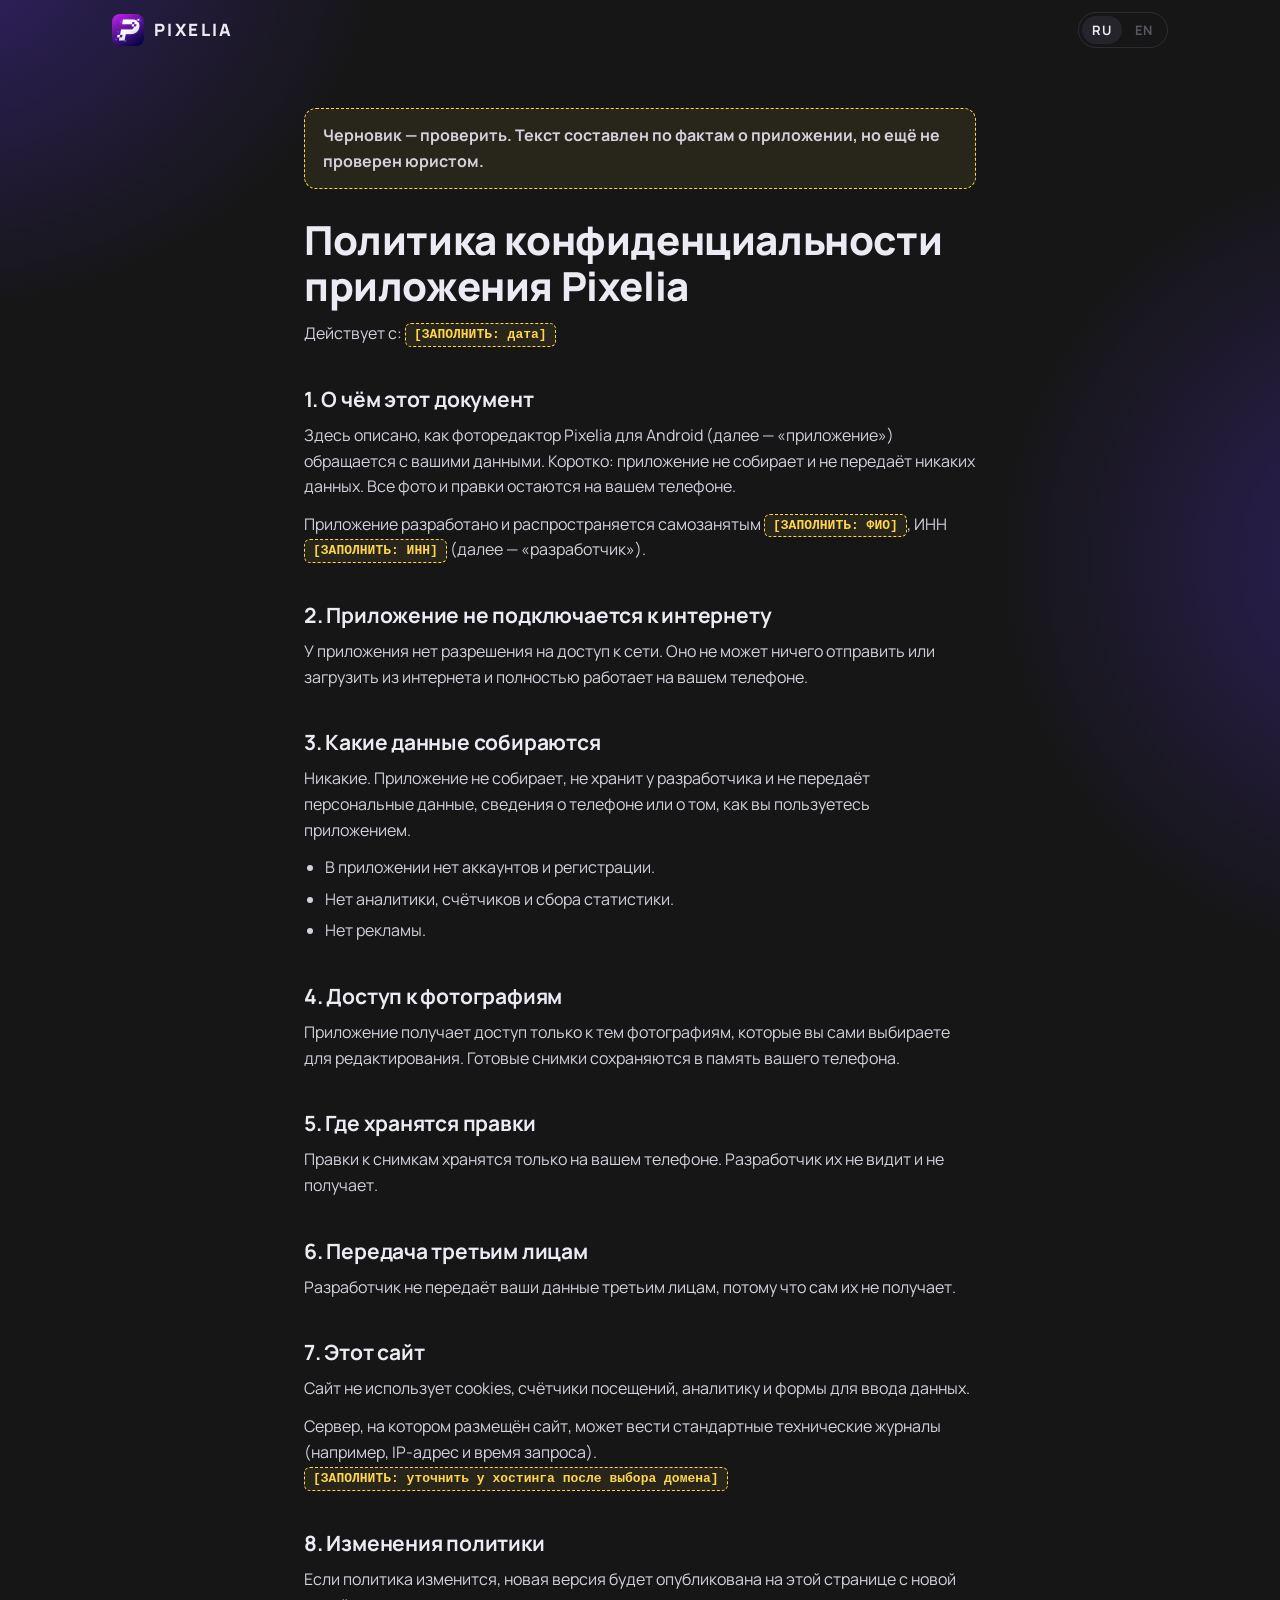
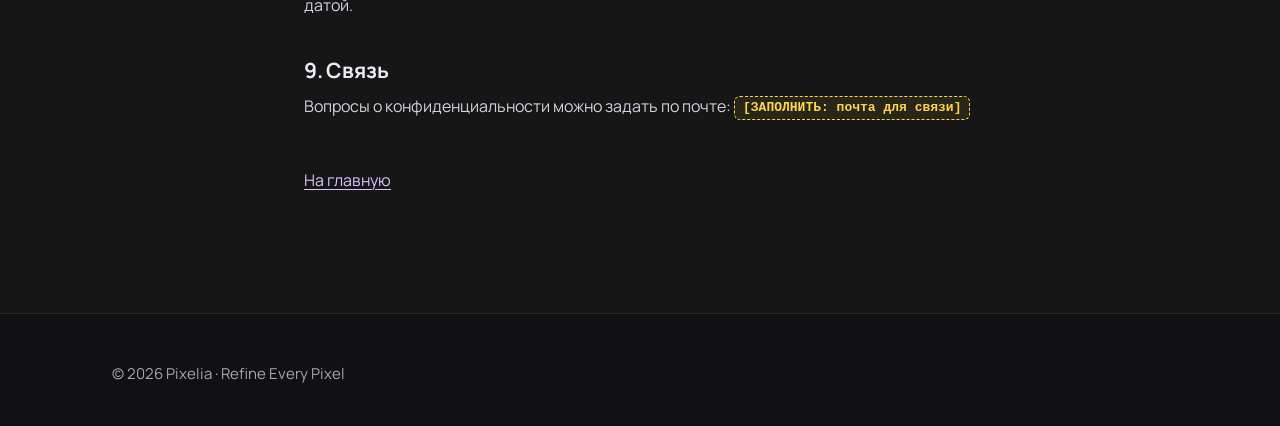
==== privacy/index.html @ caa06105 "Этап 1: каркас сайта, главная на русском, политика, 404 - index.html — главная: первый экран, идея, " ====
<!DOCTYPE html>
<html lang="ru">
<head>
  <meta charset="utf-8">
  <meta name="viewport" content="width=device-width, initial-scale=1">
  <title>Политика конфиденциальности — Pixelia</title>
  <meta name="description" content="Политика конфиденциальности фоторедактора Pixelia для Android: приложение работает без интернета, не собирает и не передаёт данные.">
  <meta name="theme-color" content="#161616">

  <link rel="icon" href="../favicon.ico" sizes="32x32">
  <link rel="icon" href="../img/icon-192.png" type="image/png" sizes="192x192">
  <link rel="apple-touch-icon" href="../img/apple-touch-icon.png">
  <link rel="manifest" href="../site.webmanifest">

  <link rel="preload" href="../fonts/manrope/manrope-cyrillic-wght-normal.woff2" as="font" type="font/woff2" crossorigin>
  <link rel="stylesheet" href="../css/style.css">

  <meta property="og:type" content="website">
  <meta property="og:site_name" content="Pixelia">
  <meta property="og:locale" content="ru_RU">
  <meta property="og:title" content="Политика конфиденциальности — Pixelia">
  <meta property="og:description" content="Pixelia работает без интернета и не собирает данные. Фото остаются на телефоне.">
  <meta property="og:image" content="https://alekseyvergazov.github.io/pixelia-site/img/og-image.jpg">
  <meta property="og:image:type" content="image/jpeg">
  <meta property="og:image:width" content="1200">
  <meta property="og:image:height" content="630">
  <meta property="og:image:alt" content="Pixelia — Photo Editor. Refine Every Pixel">
  <meta name="twitter:card" content="summary_large_image">
</head>
<body>
  <a class="skip-link" href="#main">К содержанию</a>

  <header class="site-header">
    <div class="wrap site-header__inner">
      <a class="brand" href="../" aria-label="Pixelia — на главную">
        <picture>
          <source srcset="../img/app-icon-256.webp" type="image/webp">
          <img src="../img/app-icon-256.png" width="32" height="32" alt="">
        </picture>
        Pixelia
      </a>
      <!-- Английская версия появится на этапе 2 — тогда EN станет ссылкой на ../en/privacy/ -->
      <nav class="lang" aria-label="Язык сайта">
        <span aria-current="page" lang="ru">RU</span>
        <span class="lang__soon" lang="en" title="English version coming soon">EN</span>
      </nav>
    </div>
  </header>

  <main id="main" class="wrap doc">
    <p class="draft-note">Черновик&nbsp;— проверить. Текст составлен по фактам о приложении, но ещё не проверен юристом.</p>

    <h1>Политика конфиденциальности приложения Pixelia</h1>
    <p class="doc__meta">Действует с: <span class="stub">[ЗАПОЛНИТЬ: дата]</span></p>

    <h2>1. О чём этот документ</h2>
    <p>Здесь описано, как фоторедактор Pixelia для Android (далее&nbsp;— «приложение») обращается с вашими данными. Коротко: приложение не собирает и не передаёт никаких данных. Все фото и правки остаются на вашем телефоне.</p>
    <p>Приложение разработано и распространяется самозанятым <span class="stub">[ЗАПОЛНИТЬ: ФИО]</span>, ИНН <span class="stub">[ЗАПОЛНИТЬ: ИНН]</span> (далее&nbsp;— «разработчик»).</p>

    <h2>2. Приложение не подключается к интернету</h2>
    <p>У приложения нет разрешения на доступ к сети. Оно не может ничего отправить или загрузить из интернета и полностью работает на вашем телефоне.</p>

    <h2>3. Какие данные собираются</h2>
    <p>Никакие. Приложение не собирает, не хранит у разработчика и не передаёт персональные данные, сведения о телефоне или о том, как вы пользуетесь приложением.</p>
    <ul>
      <li>В приложении нет аккаунтов и регистрации.</li>
      <li>Нет аналитики, счётчиков и сбора статистики.</li>
      <li>Нет рекламы.</li>
    </ul>

    <h2>4. Доступ к фотографиям</h2>
    <p>Приложение получает доступ только к тем фотографиям, которые вы сами выбираете для редактирования. Готовые снимки сохраняются в память вашего телефона.</p>

    <h2>5. Где хранятся правки</h2>
    <p>Правки к снимкам хранятся только на вашем телефоне. Разработчик их не видит и не получает.</p>

    <h2>6. Передача третьим лицам</h2>
    <p>Разработчик не передаёт ваши данные третьим лицам, потому что сам их не получает.</p>

    <h2>7. Этот сайт</h2>
    <p>Сайт не использует cookies, счётчики посещений, аналитику и формы для ввода данных.</p>
    <p>Сервер, на котором размещён сайт, может вести стандартные технические журналы (например, IP-адрес и время запроса). <span class="stub">[ЗАПОЛНИТЬ: уточнить у хостинга после выбора домена]</span></p>

    <h2>8. Изменения политики</h2>
    <p>Если политика изменится, новая версия будет опубликована на этой странице с новой датой.</p>

    <h2>9. Связь</h2>
    <p>Вопросы о конфиденциальности можно задать по почте: <span class="stub">[ЗАПОЛНИТЬ: почта для связи]</span></p>

    <p class="doc__back"><a href="../">На главную</a></p>
  </main>

  <footer class="site-footer">
    <div class="wrap">
      <p>© 2026 Pixelia · <span lang="en">Refine Every Pixel</span></p>
    </div>
  </footer>
</body>
</html>
---- css/style.css ----
/* Pixelia — стили сайта.
   Тема только тёмная. Сначала телефон (от 360 px), потом планшет и компьютер. */

/* ---------- Шрифт: Manrope (OFL, файлы и лицензия в fonts/manrope/) ---------- */

@font-face {
  font-family: "Manrope";
  font-style: normal;
  font-display: swap;
  font-weight: 200 800;
  src: url("../fonts/manrope/manrope-cyrillic-wght-normal.woff2") format("woff2-variations"),
       url("../fonts/manrope/manrope-cyrillic-wght-normal.woff2") format("woff2");
  unicode-range: U+0301, U+0400-045F, U+0490-0491, U+04B0-04B1, U+2116;
}

@font-face {
  font-family: "Manrope";
  font-style: normal;
  font-display: swap;
  font-weight: 200 800;
  src: url("../fonts/manrope/manrope-latin-wght-normal.woff2") format("woff2-variations"),
       url("../fonts/manrope/manrope-latin-wght-normal.woff2") format("woff2");
  unicode-range: U+0000-00FF, U+0131, U+0152-0153, U+02BB-02BC, U+02C6, U+02DA, U+02DC, U+0304, U+0308, U+0329, U+2000-206F, U+20AC, U+2122, U+2191, U+2193, U+2212, U+2215, U+FEFF, U+FFFD;
}

/* ---------- Цвета и размеры ---------- */

:root {
  color-scheme: dark;

  /* Цвета сняты пипеткой с assets/brand (logo-full, app-icon, splash-*). */

  /* фон и поверхности */
  --bg: #161616;
  --bg-raised: #1D1C22;
  --bg-raised-2: #25232C;
  --line: rgba(214, 195, 255, 0.12);
  --line-strong: rgba(214, 195, 255, 0.24);
  --glow: #33226E;

  /* текст */
  --text: #ECEAF2;
  --text-muted: #A9A4B7;
  --lav-1: #F7F4FF;
  --lav-2: #D6C3FF;

  /* фирменные */
  --accent: #8B3DF0;
  --icon-1: #BE23EE;
  --icon-2: #6A18B0;
  --icon-3: #04053F;
  --stripe-1: #B91CF8;
  --stripe-2: #5B0AE1;
  --stripe-3: #586EF3;
  --stripe-4: #3FC7E3;

  --grad-icon: linear-gradient(135deg, var(--icon-1) 0%, var(--icon-2) 52%, var(--icon-3) 100%);
  --grad-button: linear-gradient(135deg, var(--stripe-1) 0%, var(--stripe-2) 100%);
  --grad-text: linear-gradient(180deg, var(--lav-1) 0%, var(--lav-2) 100%);
  --grad-stripe: linear-gradient(90deg, var(--stripe-1) 0 25%, var(--stripe-2) 25% 50%, var(--stripe-3) 50% 75%, var(--stripe-4) 75% 100%);

  /* заглушки [ЗАПОЛНИТЬ: …] — нарочно заметные */
  --stub: #FFD54A;

  --font: "Manrope", system-ui, -apple-system, "Segoe UI", Roboto, Arial, sans-serif;
  --radius: 20px;
  --radius-sm: 12px;
  --wrap: 1120px;
  --gutter: 16px;
  --section-y: 64px;
}

@media (min-width: 720px) {
  :root {
    --gutter: 32px;
    --section-y: 96px;
  }
}

@media (min-width: 1024px) {
  :root {
    --section-y: 120px;
  }
}

/* ---------- Основа ---------- */

*,
*::before,
*::after {
  box-sizing: border-box;
}

html {
  -webkit-text-size-adjust: 100%;
  text-size-adjust: 100%;
  scroll-behavior: smooth;
  scroll-padding-top: 16px;
}

body {
  margin: 0;
  min-height: 100vh;
  /* мягкое фиолетовое свечение по углам, как на логотипе */
  background:
    radial-gradient(520px 460px at -60px -40px, rgba(51, 34, 110, 0.95), rgba(51, 34, 110, 0) 72%),
    radial-gradient(420px 520px at calc(100% + 100px) 1250px, rgba(51, 34, 110, 0.8), rgba(51, 34, 110, 0) 72%),
    var(--bg);
  background-repeat: no-repeat;
  color: var(--text);
  font-family: var(--font);
  font-size: 1rem;
  line-height: 1.6;
  overflow-wrap: break-word;
  -webkit-font-smoothing: antialiased;
  -moz-osx-font-smoothing: grayscale;
}

img,
svg {
  display: block;
  max-width: 100%;
}

img {
  height: auto;
}

a {
  color: var(--lav-2);
  text-decoration-thickness: 1px;
  text-underline-offset: 3px;
}

a:hover {
  color: var(--lav-1);
}

:focus-visible {
  outline: 2px solid var(--lav-2);
  outline-offset: 3px;
  border-radius: 6px;
}

h1,
h2,
h3 {
  margin: 0;
  line-height: 1.15;
  letter-spacing: -0.01em;
  text-wrap: balance;
}

h2 {
  font-size: clamp(1.75rem, 1.2rem + 2.4vw, 2.75rem);
  font-weight: 800;
}

h3 {
  font-size: 1.125rem;
  font-weight: 700;
}

p {
  margin: 0;
}

p + p {
  margin-top: 0.75em;
}

.wrap {
  width: 100%;
  max-width: var(--wrap);
  margin-inline: auto;
  padding-inline: var(--gutter);
}

.visually-hidden {
  position: absolute !important;
  width: 1px;
  height: 1px;
  margin: -1px;
  padding: 0;
  overflow: hidden;
  clip: rect(0 0 0 0);
  white-space: nowrap;
  border: 0;
}

.skip-link {
  position: absolute;
  left: var(--gutter);
  top: -100px;
  z-index: 100;
  padding: 10px 16px;
  border-radius: var(--radius-sm);
  background: var(--bg-raised-2);
  color: var(--text);
}

.skip-link:focus {
  top: 12px;
}

/* ---------- Заглушки ---------- */

.stub {
  display: inline-block;
  padding: 1px 8px;
  border: 1px dashed var(--stub);
  border-radius: 6px;
  background: rgba(255, 213, 74, 0.08);
  color: var(--stub);
  font-family: ui-monospace, "SFMono-Regular", Menlo, Consolas, monospace;
  font-size: 0.8125rem;
  font-weight: 600;
  line-height: 1.5;
  letter-spacing: 0;
  vertical-align: middle;
}

/* ---------- Шапка ---------- */

.site-header {
  position: relative;
  z-index: 50;
}

.site-header__inner {
  display: flex;
  align-items: center;
  gap: 16px;
  height: 60px;
}

.brand {
  display: inline-flex;
  align-items: center;
  gap: 10px;
  color: var(--text);
  text-decoration: none;
  font-weight: 800;
  font-size: 1.0625rem;
  letter-spacing: 0.14em;
  text-transform: uppercase;
}

.brand:hover {
  color: var(--lav-1);
}

.brand img,
.brand__icon {
  width: 32px;
  height: 32px;
  border-radius: 8px;
}

/* значок картинкой из CSS — для 404, где пути в HTML зависят от адреса */
.brand__icon {
  display: block;
  flex: none;
  background: url("../img/app-icon-256.webp") center / cover no-repeat;
}

.site-nav {
  display: none;
  margin-left: auto;
  gap: 4px;
}

.site-nav a {
  padding: 8px 12px;
  border-radius: 10px;
  color: var(--text-muted);
  font-size: 0.9375rem;
  font-weight: 600;
  text-decoration: none;
}

.site-nav a:hover {
  color: var(--text);
  background: var(--bg-raised);
}

.lang {
  display: flex;
  align-items: center;
  gap: 2px;
  margin-left: auto;
  padding: 3px;
  border: 1px solid var(--line);
  border-radius: 999px;
  font-size: 0.8125rem;
  font-weight: 700;
  letter-spacing: 0.06em;
}

.site-nav + .lang {
  margin-left: 8px;
}

.lang a,
.lang span {
  display: inline-block;
  min-width: 40px;
  padding: 5px 10px;
  border-radius: 999px;
  color: var(--text-muted);
  text-align: center;
  text-decoration: none;
  line-height: 1.4;
}

.lang a:hover {
  color: var(--text);
}

.lang [aria-current="page"] {
  background: var(--bg-raised-2);
  color: var(--text);
}

.lang .lang__soon {
  opacity: 0.45;
  cursor: default;
}

@media (min-width: 880px) {
  .site-nav {
    display: flex;
  }
}

/* ---------- Кнопки ---------- */

.btn {
  display: inline-flex;
  align-items: center;
  justify-content: center;
  gap: 10px;
  min-height: 52px;
  padding: 12px 22px;
  border: 1px solid transparent;
  border-radius: 14px;
  font: inherit;
  font-size: 1rem;
  font-weight: 700;
  line-height: 1.2;
  text-decoration: none;
  cursor: pointer;
  transition: transform 0.15s ease, box-shadow 0.2s ease, background-color 0.2s ease;
}

.btn svg {
  flex: none;
  width: 20px;
  height: 20px;
}

.btn-primary {
  background: var(--grad-button);
  color: #fff;
  box-shadow: 0 8px 28px -10px rgba(185, 28, 248, 0.7);
}

.btn-primary:hover {
  color: #fff;
  box-shadow: 0 10px 34px -8px rgba(185, 28, 248, 0.85);
}

.btn-secondary {
  border-color: var(--line-strong);
  background: var(--bg-raised);
  color: var(--text);
}

.btn-secondary:hover {
  color: var(--text);
  background: var(--bg-raised-2);
}

.btn:active {
  transform: translateY(1px);
}

/* Кнопка без ссылки (ссылка пока не известна — см. TODO.md) */
.btn[aria-disabled="true"] {
  cursor: default;
}

.btn[aria-disabled="true"]:active {
  transform: none;
}

/* ---------- Первый экран ---------- */

.hero {
  padding-block: 40px var(--section-y);
}

@media (min-width: 960px) {
  body {
    background:
      radial-gradient(640px 520px at -80px -60px, rgba(51, 34, 110, 0.95), rgba(51, 34, 110, 0) 72%),
      radial-gradient(560px 560px at calc(100% + 120px) 560px, rgba(51, 34, 110, 0.8), rgba(51, 34, 110, 0) 72%),
      var(--bg);
    background-repeat: no-repeat;
  }
}

.hero__grid {
  display: grid;
  gap: 48px;
  align-items: center;
}

.hero__text {
  text-align: center;
}

.hero__icon {
  position: relative;
  width: 96px;
  height: 96px;
  margin: 0 auto 24px;
}

.hero__icon img {
  width: 96px;
  height: 96px;
  border-radius: 22px;
  box-shadow: 0 18px 50px -14px rgba(190, 35, 238, 0.55);
}

.lockup {
  display: flex;
  flex-direction: column;
  align-items: center;
  gap: 6px;
}

.lockup__name {
  background: var(--grad-text);
  -webkit-background-clip: text;
  background-clip: text;
  color: transparent;
  font-size: clamp(2.75rem, 1.6rem + 6vw, 4.75rem);
  font-weight: 800;
  line-height: 1;
  letter-spacing: 0.12em;
  text-transform: uppercase;
  /* компенсируем разрядку после последней буквы, чтобы слово стояло по центру */
  margin-right: -0.12em;
}

.lockup__sub {
  display: flex;
  align-items: center;
  gap: 12px;
  color: var(--lav-2);
  font-size: clamp(0.8125rem, 0.72rem + 0.5vw, 1rem);
  font-weight: 600;
  letter-spacing: 0.42em;
  margin-right: -0.42em;
}

.lockup__sub::before,
.lockup__sub::after {
  content: "";
  width: 28px;
  height: 1px;
  background: var(--accent);
}

.lockup__sub::after {
  margin-left: -0.42em;
}

.slogan {
  display: inline-flex;
  flex-direction: column;
  align-items: center;
  gap: 10px;
  margin-top: 28px;
  color: var(--lav-1);
  font-size: 1.0625rem;
  font-weight: 600;
  letter-spacing: 0.08em;
}

.slogan::after {
  content: "";
  width: 120px;
  height: 3px;
  border-radius: 2px;
  background: var(--grad-stripe);
}

.hero__lead {
  max-width: 34em;
  margin: 24px auto 0;
  color: var(--text);
  font-size: 1.125rem;
  line-height: 1.55;
}

.hero__lead + .hero__lead {
  margin-top: 10px;
  color: var(--text-muted);
  font-size: 1rem;
}

.download {
  display: flex;
  flex-direction: column;
  gap: 12px;
  max-width: 360px;
  margin: 32px auto 0;
}

.download__note {
  margin-top: 14px;
  color: var(--text-muted);
  font-size: 0.9375rem;
}

.download__stubs {
  display: flex;
  flex-wrap: wrap;
  justify-content: center;
  gap: 6px;
  margin-top: 12px;
}

@media (min-width: 480px) {
  .download {
    flex-direction: row;
    flex-wrap: wrap;
    justify-content: center;
    max-width: none;
  }
}

@media (min-width: 960px) {
  .hero {
    padding-top: 72px;
  }

  .hero__grid {
    grid-template-columns: 1.15fr 0.85fr;
    gap: 64px;
  }

  .hero__text {
    text-align: left;
  }

  .hero__icon {
    margin-left: 0;
  }

  .lockup,
  .slogan {
    align-items: flex-start;
  }

  .hero__lead {
    margin-left: 0;
  }

  .download,
  .download__stubs {
    justify-content: flex-start;
  }
}

/* ---------- Пиксели — фирменный акцент (квадратики, отлетающие от формы) ---------- */

.pixels {
  position: absolute;
  pointer-events: none;
}

.pixels i {
  position: absolute;
  display: block;
  border-radius: 2px;
}

.hero__icon .pixels {
  top: -6px;
  right: -30px;
  width: 30px;
  height: 40px;
}

.pixels i:nth-child(1) { top: 10px;  left: 2px;  width: 9px; height: 9px; background: var(--icon-1); }
.pixels i:nth-child(2) { top: -2px;  left: 16px; width: 7px; height: 7px; background: #9A28EA; opacity: 0.85; }
.pixels i:nth-child(3) { top: 22px;  left: 18px; width: 5px; height: 5px; background: var(--stripe-3); opacity: 0.7; }
.pixels i:nth-child(4) { top: 4px;   left: 28px; width: 4px; height: 4px; background: var(--lav-2); opacity: 0.5; }

/* ---------- Телефон ---------- */

.phone {
  position: relative;
  width: min(280px, 66vw);
  margin-inline: auto;
  padding: 9px;
  border-radius: 44px;
  background: linear-gradient(160deg, #2C2A33, #0E0E11 60%);
  box-shadow:
    0 0 0 1px rgba(255, 255, 255, 0.06) inset,
    0 40px 80px -30px rgba(106, 24, 176, 0.55),
    0 20px 40px -20px rgba(0, 0, 0, 0.8);
}

.phone__screen {
  position: relative;
  overflow: hidden;
  aspect-ratio: 9 / 19.5;
  border-radius: 36px;
  background: #0B0B0D;
}

.phone__screen > img,
.phone__screen > picture img {
  width: 100%;
  height: 100%;
  object-fit: cover;
}

/* вырез камеры */
.phone__screen::before {
  content: "";
  position: absolute;
  top: 12px;
  left: 50%;
  z-index: 5;
  width: 12px;
  height: 12px;
  border-radius: 50%;
  background: #050506;
  box-shadow: 0 0 0 2px rgba(255, 255, 255, 0.05);
  transform: translateX(-50%);
}

@media (min-width: 960px) {
  .phone {
    width: 300px;
  }
}

/* ---------- Разделы ---------- */

.section {
  padding-block: var(--section-y);
}

.section + .section {
  border-top: 1px solid var(--line);
}

.section__head {
  max-width: 44rem;
  margin-bottom: 40px;
}

.section__head--center {
  margin-inline: auto;
  text-align: center;
}

.eyebrow {
  display: inline-flex;
  align-items: center;
  gap: 10px;
  margin-bottom: 14px;
  color: var(--lav-2);
  font-size: 0.8125rem;
  font-weight: 700;
  letter-spacing: 0.16em;
  text-transform: uppercase;
}

.eyebrow::before {
  content: "";
  width: 8px;
  height: 8px;
  border-radius: 2px;
  background: var(--grad-icon);
}

.section__lead {
  margin-top: 16px;
  color: var(--text-muted);
  font-size: 1.0625rem;
}

/* ---------- Карточки ---------- */

.cards {
  display: grid;
  gap: 16px;
}

@media (min-width: 720px) {
  .cards {
    grid-template-columns: repeat(2, 1fr);
    gap: 20px;
  }
}

@media (min-width: 1024px) {
  .cards--3 {
    grid-template-columns: repeat(3, 1fr);
  }
}

.card {
  padding: 24px;
  border: 1px solid var(--line);
  border-radius: var(--radius);
  background: var(--bg-raised);
}

.card h3 {
  margin-bottom: 10px;
}

.card p {
  color: var(--text-muted);
}

.card__icon {
  display: grid;
  place-items: center;
  width: 44px;
  height: 44px;
  margin-bottom: 18px;
  border-radius: 12px;
  background: linear-gradient(135deg, rgba(190, 35, 238, 0.22), rgba(106, 24, 176, 0.22));
  color: var(--lav-2);
}

.card__icon svg {
  width: 22px;
  height: 22px;
}

/* ---------- Свайп: наглядная анимация ---------- */

.swipe {
  display: grid;
  gap: 48px;
  align-items: center;
}

@media (min-width: 960px) {
  .swipe {
    grid-template-columns: 0.9fr 1.1fr;
    gap: 72px;
  }

  .swipe .section__head {
    margin-bottom: 32px;
  }
}

.gestures {
  display: grid;
  gap: 12px;
  margin: 0;
  padding: 0;
  list-style: none;
}

.gestures li {
  display: flex;
  align-items: flex-start;
  gap: 14px;
  padding: 14px 16px;
  border: 1px solid var(--line);
  border-radius: 16px;
  background: var(--bg-raised);
}

.gestures svg {
  flex: none;
  width: 24px;
  height: 24px;
  margin-top: 1px;
  color: var(--lav-2);
}

.gestures strong {
  display: block;
  font-weight: 700;
}

.gestures span {
  color: var(--text-muted);
  font-size: 0.9375rem;
}

/* Демо: число над значком меняется вместе со свайпом.
   --demo-n — целое число, анимируется через @property. */

@property --demo-n {
  syntax: "<integer>";
  inherits: false;
  initial-value: 0;
}

.demo {
  position: relative;
  display: flex;
  justify-content: center;
  gap: 18px;
}

.demo .phone {
  width: min(270px, 70vw);
  margin: 0;
}

.demo-screen {
  display: flex;
  flex-direction: column;
  padding: 36px 0 0;
  background: #0E0E11;
}

.demo-tools {
  display: grid;
  grid-template-columns: repeat(5, 1fr);
  gap: 2px;
  padding: 0 8px 10px;
}

.demo-tool {
  position: relative;
  display: flex;
  flex-direction: column;
  align-items: center;
  gap: 5px;
  padding: 6px 0 8px;
  border-radius: 10px;
  color: #8E8A9C;
}

.demo-tool svg {
  width: 22px;
  height: 22px;
}

.demo-num {
  font-size: 0.75rem;
  font-weight: 700;
  line-height: 1;
  font-variant-numeric: tabular-nums;
  color: #8E8A9C;
}

.demo-tool.is-active {
  background: rgba(139, 61, 240, 0.16);
  color: var(--lav-1);
}

.demo-tool.is-active .demo-num {
  color: var(--lav-1);
}

.demo-num--live::after {
  content: counter(demo-n);
  counter-reset: demo-n var(--demo-n);
  animation: demo-count 7s linear infinite;
}

.demo-photo {
  position: relative;
  flex: 1;
  margin: 0 8px;
  overflow: hidden;
  border-radius: 6px;
}

.demo-photo svg {
  width: 100%;
  height: 100%;
  animation: demo-exposure 7s linear infinite;
}

.demo-bar {
  height: 54px;
}

.demo-finger {
  position: absolute;
  top: 60%;
  left: 62%;
  z-index: 3;
  width: 46px;
  height: 46px;
  margin: -23px 0 0 -23px;
  border-radius: 50%;
  background: radial-gradient(circle at 40% 35%, rgba(255, 255, 255, 0.95), rgba(238, 233, 255, 0.75) 55%, rgba(214, 195, 255, 0.4));
  box-shadow: 0 6px 22px rgba(0, 0, 0, 0.45), 0 0 0 6px rgba(238, 233, 255, 0.14);
  animation: demo-finger 7s linear infinite;
}

.demo-tick {
  position: absolute;
  top: 60%;
  left: 62%;
  z-index: 2;
  width: 46px;
  height: 46px;
  margin: -23px 0 0 -23px;
  border: 2px solid var(--lav-2);
  border-radius: 50%;
  opacity: 0;
  animation: demo-tick 7s linear infinite;
}

/* двойной тап — по центру значка активного инструмента */
.demo-tap {
  position: absolute;
  top: 34px;
  left: 50%;
  z-index: 3;
  width: 40px;
  height: 40px;
  margin: -20px 0 0 -20px;
  border-radius: 50%;
  background: rgba(238, 233, 255, 0.75);
  opacity: 0;
  animation: demo-tap 7s linear infinite;
}

.demo .phone {
  animation: demo-buzz 7s linear infinite;
}

/* js/main.js ставит паузу, когда демо не видно на экране */
.demo.is-paused .phone,
.demo.is-paused .demo-finger,
.demo.is-paused .demo-tick,
.demo.is-paused .demo-tap,
.demo.is-paused .demo-photo svg,
.demo.is-paused .demo-num--live::after {
  animation-play-state: paused;
}

.demo-legend {
  display: flex;
  flex-direction: column;
  justify-content: center;
  gap: 18px;
  color: var(--text-muted);
  font-size: 0.875rem;
  font-weight: 600;
}

.demo-legend span {
  display: flex;
  flex-direction: column;
  align-items: flex-start;
  gap: 4px;
}

.demo-legend b {
  color: var(--lav-1);
  font-size: 1.375rem;
  line-height: 1;
}

@media (max-width: 400px) {
  .demo {
    gap: 10px;
  }

  .demo .phone {
    width: 64vw;
  }

  .demo-legend {
    font-size: 0.8125rem;
  }
}

/* Сценарий (7 с): палец ведёт вверх (+40), затем вниз через ноль (−28, щелчок на нуле),
   отпускает, двойной тап по значку сбрасывает число в 0. */

@keyframes demo-finger {
  0%   { opacity: 0; transform: translateY(0) scale(1.2); }
  6%   { opacity: 1; transform: translateY(0) scale(1); }
  30%  { transform: translateY(-80px); }
  40%  { transform: translateY(-80px); }
  70%  { opacity: 1; transform: translateY(56px); }
  76%  { opacity: 1; transform: translateY(56px) scale(1); }
  80%  { opacity: 0; transform: translateY(56px) scale(1.2); }
  100% { opacity: 0; transform: translateY(56px) scale(1.2); }
}

@keyframes demo-count {
  0%    { --demo-n: 0; }
  6%    { --demo-n: 0; }
  30%   { --demo-n: 40; }
  40%   { --demo-n: 40; }
  70%   { --demo-n: -28; }
  91%   { --demo-n: -28; }
  91.5% { --demo-n: 0; }
  100%  { --demo-n: 0; }
}

@keyframes demo-exposure {
  0%    { filter: brightness(1); }
  6%    { filter: brightness(1); }
  30%   { filter: brightness(1.45); }
  40%   { filter: brightness(1.45); }
  70%   { filter: brightness(0.66); }
  91%   { filter: brightness(0.66); }
  91.5% { filter: brightness(1); }
  100%  { filter: brightness(1); }
}

/* число проходит ноль на ~57,6 % — там же щелчок */
@keyframes demo-tick {
  0%, 57%   { opacity: 0; transform: scale(0.8); }
  57.6%     { opacity: 0.9; transform: scale(0.9); }
  64%       { opacity: 0; transform: scale(1.9); }
  100%      { opacity: 0; transform: scale(1.9); }
}

@keyframes demo-buzz {
  0%, 57.4% { transform: translateX(0); }
  58%       { transform: translateX(-1.5px); }
  58.6%     { transform: translateX(1.5px); }
  59.2%     { transform: translateX(-1px); }
  59.8%     { transform: translateX(0); }
  100%      { transform: translateX(0); }
}

@keyframes demo-tap {
  0%, 84% { opacity: 0; transform: scale(0.5); }
  85%     { opacity: 0.85; transform: scale(0.6); }
  87.5%   { opacity: 0; transform: scale(1.3); }
  88.5%   { opacity: 0.85; transform: scale(0.6); }
  91%     { opacity: 0; transform: scale(1.3); }
  100%    { opacity: 0; transform: scale(1.3); }
}

/* ---------- Инструменты ---------- */

.tools {
  display: grid;
  gap: 16px;
}

@media (min-width: 720px) {
  .tools {
    grid-template-columns: repeat(2, 1fr);
    gap: 20px;
  }
}

@media (min-width: 1024px) {
  .tools {
    grid-template-columns: repeat(3, 1fr);
  }
}

.tool-group {
  padding: 24px;
  border: 1px solid var(--line);
  border-radius: var(--radius);
  background: var(--bg-raised);
}

.tool-group h3 {
  display: flex;
  align-items: center;
  gap: 12px;
  margin-bottom: 14px;
}

.tool-group h3 svg {
  flex: none;
  width: 24px;
  height: 24px;
  color: var(--lav-2);
}

.tool-group ul {
  display: flex;
  flex-wrap: wrap;
  gap: 8px;
  margin: 0;
  padding: 0;
  list-style: none;
}

.tool-group li {
  padding: 5px 12px;
  border: 1px solid var(--line);
  border-radius: 14px;
  background: var(--bg-raised-2);
  font-size: 0.9375rem;
  font-weight: 600;
  line-height: 1.4;
}

.tool-group p {
  margin-top: 14px;
  color: var(--text-muted);
  font-size: 0.9375rem;
}

.tool-group h3 + p {
  margin-top: 0;
}

.tool-group p + ul {
  margin-top: 14px;
}

.tool-group--wide {
  background:
    radial-gradient(120% 140% at 100% 0%, rgba(51, 34, 110, 0.9), rgba(51, 34, 110, 0) 60%),
    var(--bg-raised);
}

@media (min-width: 720px) {
  .tool-group--wide {
    grid-column: 1 / -1;
  }
}

@media (min-width: 1024px) {
  .tool-group--wide {
    grid-column: span 2;
  }
}

/* ---------- Качество ---------- */

.quality-grid {
  display: grid;
  gap: 16px;
}

@media (min-width: 720px) {
  .quality-grid {
    grid-template-columns: repeat(3, 1fr);
    gap: 20px;
  }
}

.stat {
  padding: 24px;
  border: 1px solid var(--line);
  border-radius: var(--radius);
  background: var(--bg-raised);
}

.stat__big {
  display: block;
  margin-bottom: 12px;
  background: var(--grad-text);
  -webkit-background-clip: text;
  background-clip: text;
  color: transparent;
  font-size: 2rem;
  font-weight: 800;
  line-height: 1.1;
  letter-spacing: -0.01em;
}

.stat h3 {
  margin-bottom: 8px;
}

.stat p {
  color: var(--text-muted);
}

/* ---------- Приватность ---------- */

.privacy-block {
  position: relative;
  overflow: hidden;
  padding: 32px 24px;
  border: 1px solid var(--line);
  border-radius: 28px;
  background:
    radial-gradient(90% 120% at 0% 0%, rgba(51, 34, 110, 0.95), rgba(51, 34, 110, 0) 65%),
    var(--bg-raised);
}

.privacy-block .section__head {
  margin-bottom: 28px;
}

.privacy-list {
  display: grid;
  gap: 18px;
  margin: 0;
  padding: 0;
  list-style: none;
}

.privacy-list li {
  display: flex;
  gap: 14px;
}

.privacy-list svg {
  flex: none;
  width: 24px;
  height: 24px;
  margin-top: 2px;
  color: var(--stripe-4);
}

.privacy-list strong {
  display: block;
}

.privacy-list span {
  color: var(--text-muted);
}

.privacy-block__more {
  margin-top: 28px;
}

@media (min-width: 720px) {
  .privacy-block {
    padding: 56px;
  }

  .privacy-list {
    grid-template-columns: repeat(2, 1fr);
    gap: 24px 40px;
  }
}

/* ---------- Вопросы ---------- */

.faq {
  max-width: 48rem;
  margin-inline: auto;
}

.faq details {
  border-bottom: 1px solid var(--line);
}

.faq details:first-child {
  border-top: 1px solid var(--line);
}

.faq summary {
  position: relative;
  display: block;
  padding: 20px 44px 20px 0;
  font-size: 1.0625rem;
  font-weight: 700;
  line-height: 1.4;
  cursor: pointer;
  list-style: none;
}

.faq summary::-webkit-details-marker {
  display: none;
}

.faq summary::after {
  content: "";
  position: absolute;
  top: 50%;
  right: 6px;
  width: 10px;
  height: 10px;
  margin-top: -7px;
  border-right: 2px solid var(--lav-2);
  border-bottom: 2px solid var(--lav-2);
  transform: rotate(45deg);
  transition: transform 0.2s ease;
}

.faq details[open] summary::after {
  margin-top: -2px;
  transform: rotate(-135deg);
}

.faq__answer {
  padding: 0 0 22px;
  color: var(--text-muted);
}

.faq__answer ol {
  margin: 12px 0 0;
  padding-left: 1.4em;
}

.faq__answer li + li {
  margin-top: 8px;
}

.faq__answer ol + p {
  margin-top: 12px;
}

.faq__answer strong {
  color: var(--text);
}

/* ---------- Подвал ---------- */

.site-footer {
  padding-block: 48px 40px;
  border-top: 1px solid var(--line);
  background: #111113;
  color: var(--text-muted);
  font-size: 0.9375rem;
}

.site-footer__grid {
  display: grid;
  gap: 32px;
}

.site-footer h2 {
  margin-bottom: 12px;
  color: var(--text);
  font-size: 0.8125rem;
  font-weight: 700;
  letter-spacing: 0.14em;
  text-transform: uppercase;
}

.site-footer ul {
  margin: 0;
  padding: 0;
  list-style: none;
}

.site-footer li + li {
  margin-top: 8px;
}

.site-footer__slogan {
  margin-top: 12px;
}

.site-footer__bottom {
  margin-top: 40px;
  padding-top: 24px;
  border-top: 1px solid var(--line);
  font-size: 0.875rem;
}

@media (min-width: 720px) {
  .site-footer__grid {
    grid-template-columns: 1.4fr 1fr 1fr;
  }
}

/* ---------- Текстовые страницы (политика) ---------- */

.doc {
  max-width: 46rem;
  padding-block: 48px var(--section-y);
}

.doc h1 {
  font-size: clamp(1.75rem, 1.3rem + 2vw, 2.5rem);
  font-weight: 800;
}

.doc h2 {
  margin: 40px 0 12px;
  font-size: 1.3125rem;
  font-weight: 700;
}

.doc p,
.doc li {
  color: #D4D1DD;
}

.doc ul {
  margin: 12px 0 0;
  padding-left: 1.3em;
}

.doc li + li {
  margin-top: 6px;
}

.doc__meta {
  margin-top: 12px;
  color: var(--text-muted);
}

.doc__back {
  margin-top: 48px;
}

.draft-note {
  margin-bottom: 28px;
  padding: 14px 18px;
  border: 1px dashed var(--stub);
  border-radius: var(--radius-sm);
  background: rgba(255, 213, 74, 0.08);
  color: var(--stub);
  font-weight: 700;
}

/* ---------- 404 ---------- */

.not-found {
  display: grid;
  place-items: center;
  min-height: calc(100vh - 60px);
  padding-block: 48px;
  text-align: center;
}

.not-found__code {
  position: relative;
  display: inline-block;
  background: var(--grad-text);
  -webkit-background-clip: text;
  background-clip: text;
  color: transparent;
  font-size: clamp(5rem, 3rem + 12vw, 9rem);
  font-weight: 800;
  line-height: 1;
  letter-spacing: 0.04em;
}

.not-found__code .pixels {
  top: -4px;
  right: -34px;
  width: 34px;
  height: 40px;
}

.not-found h1 {
  margin-top: 20px;
  font-size: clamp(1.5rem, 1.2rem + 1.4vw, 2rem);
  font-weight: 800;
}

.not-found p {
  max-width: 28em;
  margin: 14px auto 0;
  color: var(--text-muted);
}

.not-found .btn {
  margin-top: 28px;
}

/* ---------- Меньше движения ---------- */

@media (prefers-reduced-motion: reduce) {
  html {
    scroll-behavior: auto;
  }

  .demo .phone,
  .demo-finger,
  .demo-tick,
  .demo-tap,
  .demo-photo svg,
  .demo-num--live::after {
    animation: none;
  }

  /* статичный кадр: палец поднял значение до 40 */
  .demo-finger {
    opacity: 1;
    transform: translateY(-80px);
  }

  .demo-num--live::after {
    --demo-n: 40;
  }

  .demo-photo svg {
    filter: brightness(1.45);
  }
}
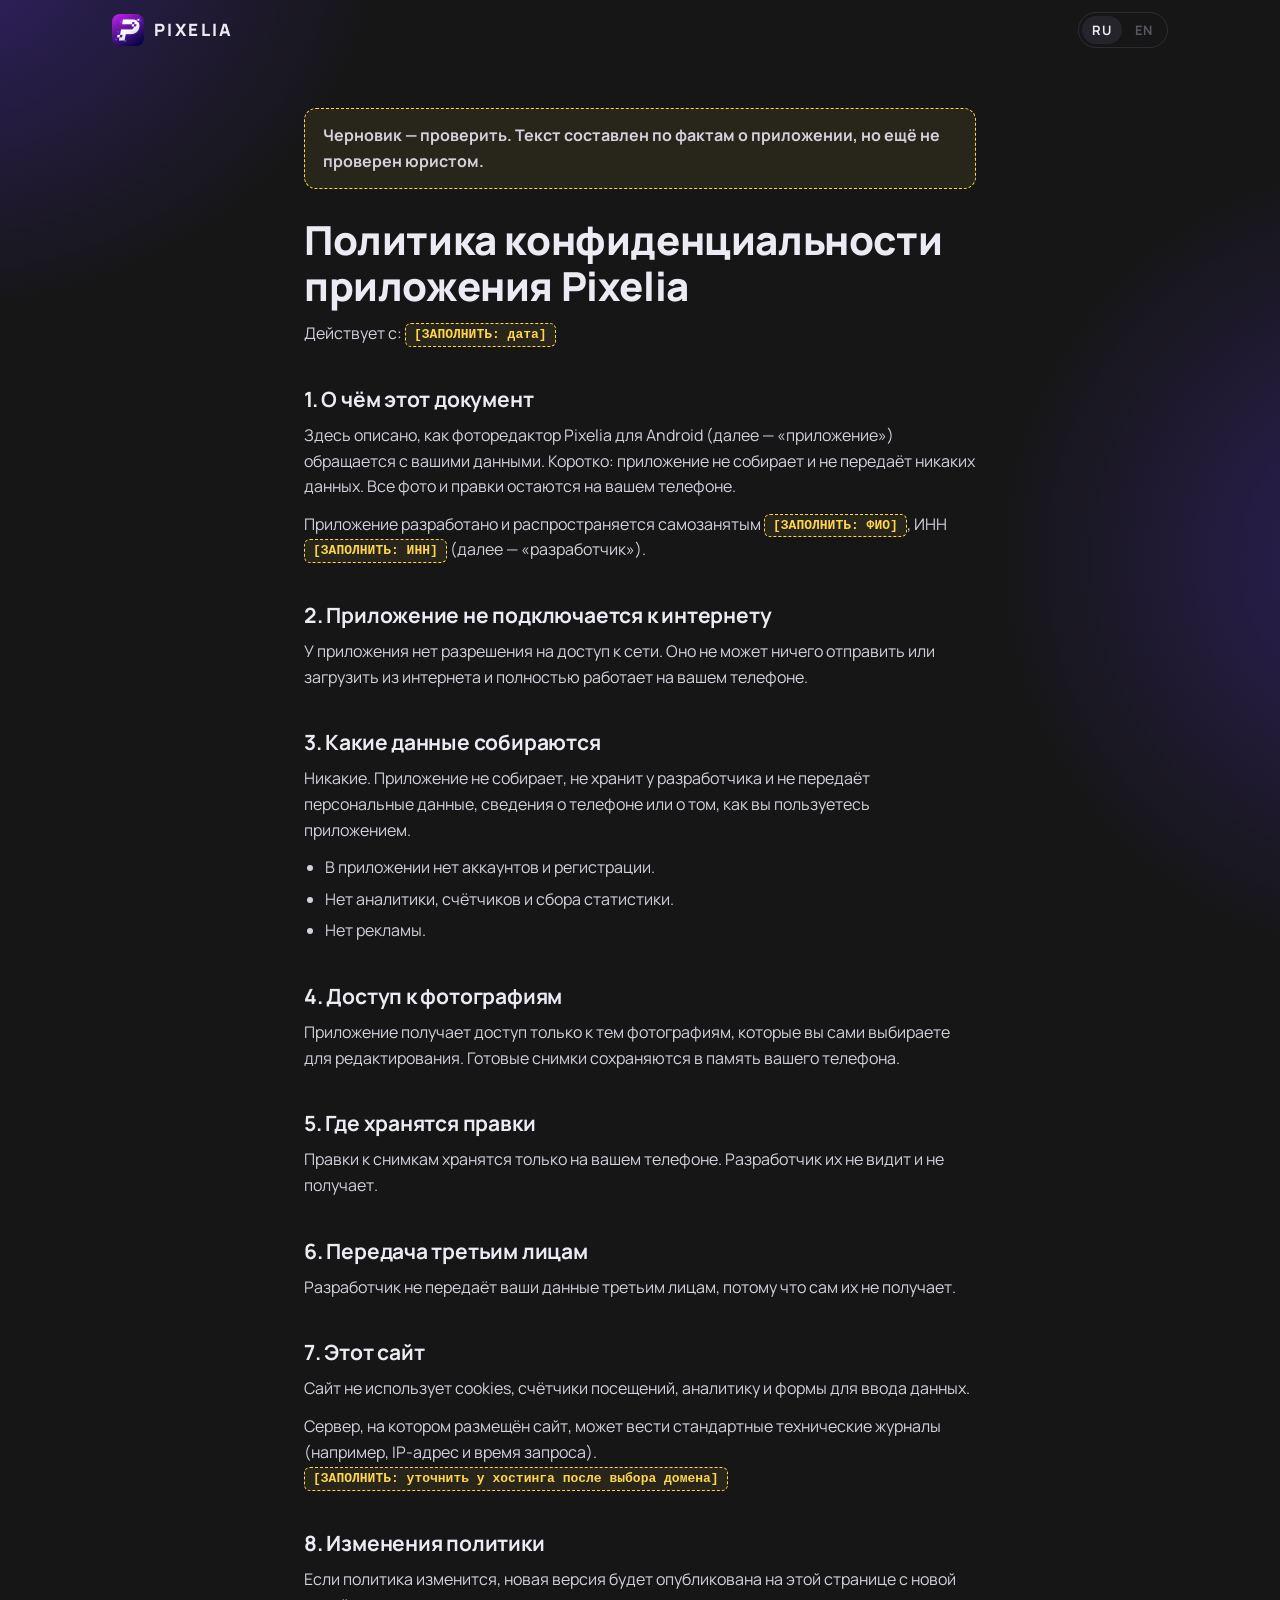
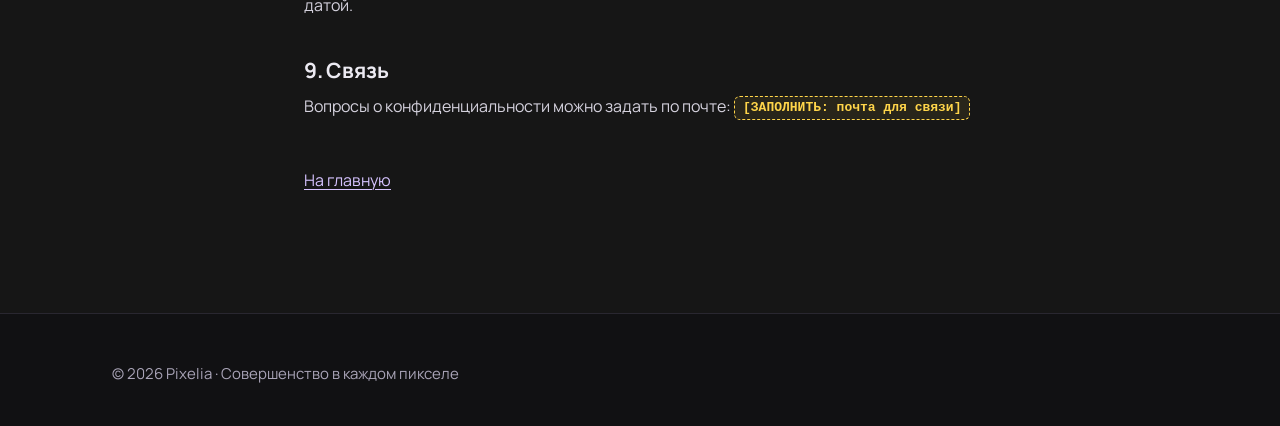
==== commit 15586022: "Русский слоган: «Совершенство в каждом пикселе» Слоган на первом экране, в подвале главной и на стра" ====
--- a/privacy/index.html
+++ b/privacy/index.html
@@ -92,7 +92,7 @@
 
   <footer class="site-footer">
     <div class="wrap">
-      <p>© 2026 Pixelia · <span lang="en">Refine Every Pixel</span></p>
+      <p>© 2026 Pixelia · Совершенство в&nbsp;каждом пикселе</p>
     </div>
   </footer>
 </body>
--- a/css/style.css
+++ b/css/style.css
@@ -487,7 +487,8 @@
   color: var(--lav-1);
   font-size: 1.0625rem;
   font-weight: 600;
-  letter-spacing: 0.08em;
+  letter-spacing: 0.04em;
+  text-align: center;
 }
 
 .slogan::after {
